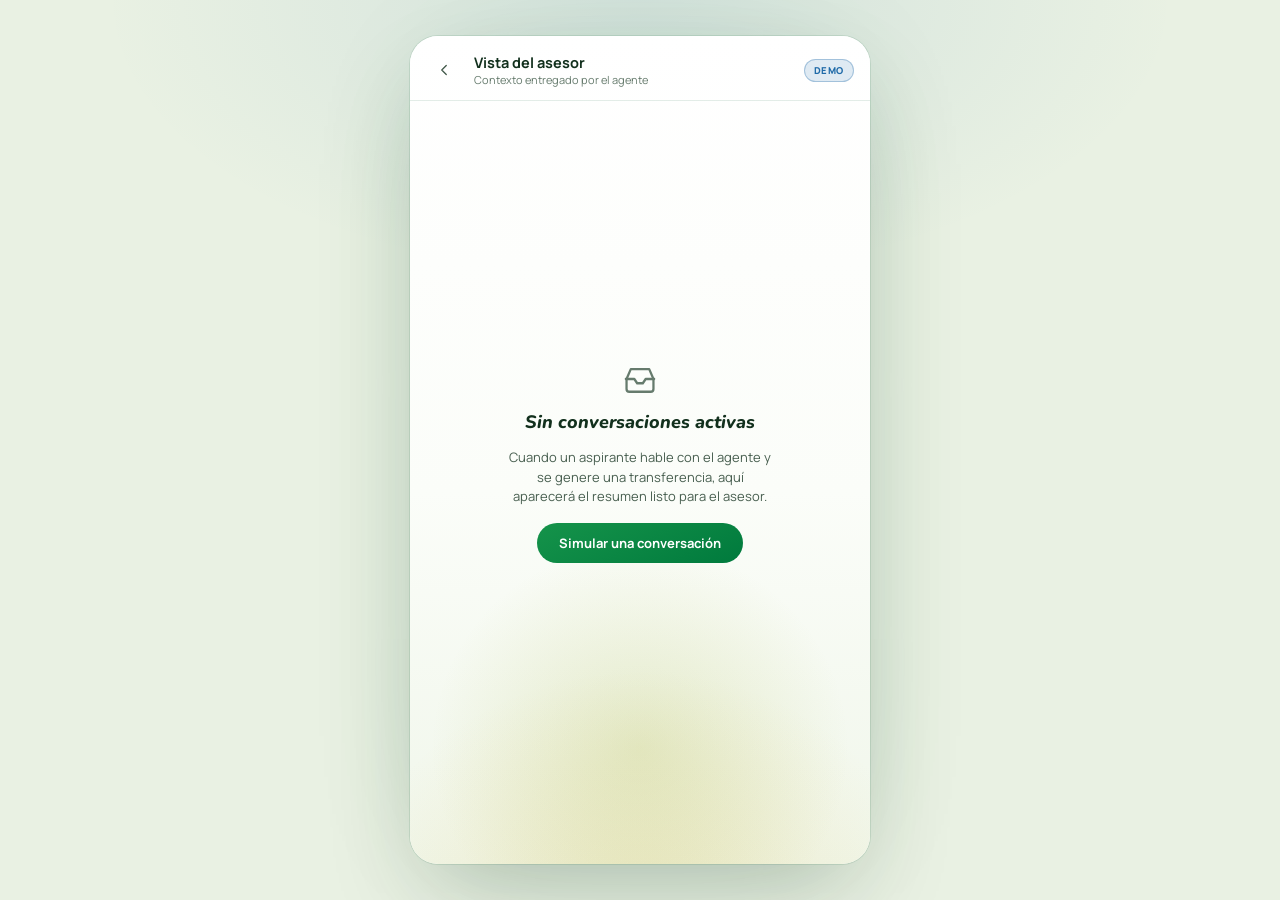
==== screens/asesor/index.html @ a1e9dd99 "Asistente Combarranquilla: chat con RAG sobre la guía, agendamiento y correo de confirmación" ====
<!doctype html>
<html lang="es">
<head>
<meta charset="UTF-8" />
<title>Vista del asesor · Asistente Combarranquilla</title>
<meta name="viewport" content="width=device-width, initial-scale=1, viewport-fit=cover" />
<meta name="theme-color" content="#ffffff" />
<meta name="color-scheme" content="light" />
<link rel="manifest" href="/manifest.json" />
<link rel="icon" href="/icons/icon-32.png" sizes="32x32" type="image/png" />
<link rel="apple-touch-icon" href="/icons/apple-touch-icon.png" />
<meta name="apple-mobile-web-app-capable" content="yes" />
<meta name="mobile-web-app-capable" content="yes" />
<meta name="apple-mobile-web-app-status-bar-style" content="default" />
<meta name="apple-mobile-web-app-title" content="Asistente Combarranquilla" />
<link rel="preconnect" href="https://fonts.googleapis.com">
<link rel="preconnect" href="https://fonts.gstatic.com" crossorigin>
<link href="https://fonts.googleapis.com/css2?family=Nunito:ital,wght@0,400..900;1,400..900&family=Manrope:wght@400;500;600;700;800&family=JetBrains+Mono:wght@400;500&display=swap" rel="stylesheet">
<style>
  :root{
    --bg:#ffffff; --bg-well:#e9f1e3; --surface:#f3f8ef; --surface-2:#e8f1e1;
    --stroke:rgba(0,90,45,.11); --stroke-strong:rgba(0,90,45,.22);
    --text-primary:#12301d; --text-secondary:#475e4f; --text-tertiary:#667b6d;
    --accent:#007a3d; --accent-bright:#15934a; --info:#1f6aa8;
    --shadow-ambient:rgba(0,122,61,.22);
    --sun: #e0ab0e;
    --leaf: #a0ac28;
    --font-display:'Nunito','Manrope',-apple-system,'Segoe UI',sans-serif;
    --font-sans:'Manrope',-apple-system,'Segoe UI',sans-serif;
    --font-mono:'JetBrains Mono','SFMono-Regular',Menlo,monospace;
  }
  *{ box-sizing:border-box; margin:0; padding:0; }
  html,body{ height:100%; overflow:hidden; overscroll-behavior:none; }
  body{ background:var(--bg-well); color:var(--text-primary); font-family:var(--font-sans);
    -webkit-font-smoothing:antialiased; }
  button{ font-family:inherit; }
  a{ color:inherit; text-decoration:none; }

  .stage{ position:fixed; inset:0; display:flex; align-items:center; justify-content:center;
    background:radial-gradient(60% 45% at 50% 0%, rgba(31,106,168,.10), transparent 70%), var(--bg-well); }
  .app{ position:relative; width:100%; max-width:460px; height:100%; max-height:960px;
    display:flex; flex-direction:column; overflow:hidden; background:var(--bg); isolation:isolate; }
  @media (min-width:680px){
    .app{ height:min(92dvh, 960px); border-radius:28px;
      box-shadow:0 0 0 1px var(--stroke), 0 40px 100px -20px rgba(18,48,29,.24), 0 0 140px -50px var(--shadow-ambient); }
  }
  .ambient{ position:absolute; inset:0; z-index:0; pointer-events:none;
    background:
      radial-gradient(70% 38% at 50% 86%, rgba(160,172,40,.20), transparent 65%),
      radial-gradient(90% 42% at 50% 106%, rgba(224,171,14,.16), transparent 70%),
      linear-gradient(180deg, #ffffff 0%, #fbfdf9 55%, #f0f6ea 100%); }

  .topbar{ position:relative; z-index:3; display:flex; align-items:center; gap:12px;
    padding:max(16px, env(safe-area-inset-top)) 16px 12px; flex-shrink:0; border-bottom:1px solid var(--stroke); }
  .iconbtn{ width:36px; height:36px; border-radius:11px; flex-shrink:0;
    display:flex; align-items:center; justify-content:center;
    background:transparent; border:1px solid transparent; color:var(--text-secondary);
    cursor:pointer; transition:background .18s ease, border-color .18s ease, color .18s ease; }
  .iconbtn:hover{ background:var(--surface); border-color:var(--stroke); color:var(--text-primary); }
  .iconbtn svg{ width:18px; height:18px; }
  .topbar-title{ flex:1; display:flex; flex-direction:column; }
  .topbar-title strong{ font-size:14.5px; font-weight:700; }
  .topbar-title span{ font-size:11px; color:var(--text-tertiary); }
  .panel-badge{ font-size:9.5px; font-weight:800; letter-spacing:.06em; text-transform:uppercase;
    color:var(--info); background:rgba(31,106,168,.14); border:1px solid rgba(31,106,168,.32);
    padding:4px 9px; border-radius:100px; flex-shrink:0; }

  .content{ position:relative; z-index:2; flex:1; min-height:0; overflow-y:auto;
    -webkit-overflow-scrolling:touch; overscroll-behavior:contain; padding:18px 18px 26px;
    display:flex; flex-direction:column; gap:16px; scrollbar-width:thin; scrollbar-color:rgba(31,106,168,.4) transparent; }
  .content::-webkit-scrollbar{ width:5px; }
  .content::-webkit-scrollbar-track{ background:transparent; }
  .content::-webkit-scrollbar-thumb{ background:rgba(31,106,168,.4); border-radius:100px; }
  .content::-webkit-scrollbar-thumb:hover{ background:rgba(31,106,168,.6); }

  .lead{ display:flex; align-items:center; gap:14px; }
  .avatar{ width:48px; height:48px; border-radius:50%; flex-shrink:0;
    background:radial-gradient(circle at 35% 30%, #b9d65a, var(--accent) 45%, #005a2c 100%);
    display:flex; align-items:center; justify-content:center; font-weight:800; font-size:16px; color:#fff; }
  .lead h1{ font-family:var(--font-display); font-style:italic; font-weight:800; font-size:19px; }
  .lead p{ font-size:12px; color:var(--text-tertiary); margin-top:2px; }

  .grid{ display:grid; grid-template-columns:1fr 1fr; gap:10px; }
  .stat{ background:var(--surface); border:1px solid var(--stroke); border-radius:16px; padding:13px 14px; }
  .stat dt{ font-size:10px; font-weight:700; letter-spacing:.05em; text-transform:uppercase; color:var(--text-tertiary); margin-bottom:6px; }
  .stat dd{ font-size:14px; font-weight:700; }
  .stat.span2{ grid-column:1 / -1; }
  .pill{ display:inline-block; font-size:10.5px; font-weight:800; padding:3px 10px; border-radius:100px; }
  .pill.alto{ color:#006633; background:rgba(0,122,61,.16); border:1px solid rgba(21,147,74,.35); }
  .pill.medio{ color:#7a5600; background:rgba(224,171,14,.14); border:1px solid rgba(224,171,14,.32); }
  .pill.bajo{ color:var(--text-secondary); background:rgba(0,90,45,.04); border:1px solid var(--stroke-strong); }

  .section-title{ font-size:11px; font-weight:800; letter-spacing:.06em; text-transform:uppercase; color:var(--text-tertiary); margin:4px 0 -4px; }

  .appt-card{ background:linear-gradient(155deg, rgba(31,106,168,.12), rgba(31,106,168,.02));
    border:1px solid rgba(31,106,168,.28); border-radius:16px; padding:15px; display:flex; gap:12px; align-items:flex-start; }
  .appt-card svg{ width:18px; height:18px; color:var(--info); flex-shrink:0; margin-top:2px; }
  .appt-card strong{ display:block; font-size:13.5px; }
  .appt-card span{ font-size:12px; color:var(--text-secondary); display:block; margin-top:2px; }

  .transcript{ background:var(--surface); border:1px solid var(--stroke); border-radius:16px; padding:14px; }
  .t-row{ display:flex; gap:10px; padding:7px 0; font-size:12.5px; line-height:1.5; border-bottom:1px solid var(--stroke); }
  .t-row:last-child{ border-bottom:none; }
  .t-role{ flex-shrink:0; width:56px; font-family:var(--font-mono); font-size:10px; font-weight:600;
    text-transform:uppercase; letter-spacing:.04em; padding-top:1px; }
  .t-row.user .t-role{ color:var(--accent-bright); }
  .t-row.bot .t-role{ color:var(--info); }
  .t-text{ color:var(--text-secondary); }

  .empty{ flex:1; display:flex; flex-direction:column; align-items:center; justify-content:center; gap:14px; text-align:center; padding:20px; }
  .empty svg{ width:34px; height:34px; color:var(--text-tertiary); }
  .empty h2{ font-family:var(--font-display); font-style:italic; font-weight:800; font-size:18px; }
  .empty p{ font-size:13px; color:var(--text-secondary); max-width:270px; line-height:1.5; }
  .empty a{ margin-top:2px; padding:11px 22px; border-radius:100px; font-size:13px; font-weight:700;
    color:#fff; background:linear-gradient(155deg, var(--accent-bright), var(--accent)); }

  .foot-note{ text-align:center; font-size:10.5px; color:var(--text-tertiary); padding:0 20px 4px; }
</style>
</head>
<body>
<div class="stage">
  <div class="app" id="app">
    <div class="ambient"></div>
    <header class="topbar">
      <a class="iconbtn" href="../../index.html" aria-label="Volver al chat">
        <svg viewBox="0 0 24 24" fill="none" stroke="currentColor" stroke-width="1.8" stroke-linecap="round" stroke-linejoin="round"><path d="M15 6l-6 6 6 6"/></svg>
      </a>
      <div class="topbar-title">
        <strong>Vista del asesor</strong>
        <span>Contexto entregado por el agente</span>
      </div>
      <span class="panel-badge">Demo</span>
    </header>

    <div class="content" id="content"></div>
    <p class="foot-note">Panel interno de demostración — así es como un asesor humano recibe el contexto de la conversación, sin partir de cero.</p>
  </div>
</div>

<script>
(function(){
  "use strict";
  var CF_KEY = 'cfAdmisionesState';
  function loadState(){
    try{
      var raw = localStorage.getItem(CF_KEY);
      if(raw) return JSON.parse(raw);
    }catch(e){}
    return { profile:{}, appointments:[], lastMessages:[] };
  }

  var content = document.getElementById('content');

  function iconInfo(){ return '<svg viewBox="0 0 24 24" fill="none" stroke="currentColor" stroke-width="2" stroke-linecap="round" stroke-linejoin="round"><circle cx="12" cy="12" r="10"/><path d="M12 16v-4M12 8h.01"/></svg>'; }
  function iconCal(){ return '<svg viewBox="0 0 24 24" fill="none" stroke="currentColor" stroke-width="2" stroke-linecap="round" stroke-linejoin="round"><rect x="3" y="4" width="18" height="16" rx="2"/><path d="M8 2v4M16 2v4M3 10h18"/></svg>'; }
  function iconInbox(){ return '<svg viewBox="0 0 24 24" fill="none" stroke="currentColor" stroke-width="1.6" stroke-linecap="round" stroke-linejoin="round"><path d="M22 12h-6l-2 3h-4l-2-3H2"/><path d="M5.5 5h13l3 7v7a2 2 0 0 1-2 2H4.5a2 2 0 0 1-2-2v-7l3-7Z"/></svg>'; }

  function render(){
    var state = loadState();
    var p = state.profile || {};
    var messages = state.lastMessages || [];

    if(!p.programa && !p.necesidad && !messages.length){
      content.innerHTML =
        '<div class="empty">'+iconInbox()+
          '<h2>Sin conversaciones activas</h2>'+
          '<p>Cuando un aspirante hable con el agente y se genere una transferencia, aquí aparecerá el resumen listo para el asesor.</p>'+
          '<a href="../../index.html">Simular una conversación</a>'+
        '</div>';
      return;
    }

    var interesClass = p.interes==='Alto' ? 'alto' : (p.interes==='Bajo' ? 'bajo' : 'medio');

    var html = '';
    html += '<div class="lead"><div class="avatar">A</div><div><h1>Aspirante</h1><p>Sesión web · sin identificar</p></div></div>';

    html += '<div class="grid">';
    html += stat('Programa de interés', p.programa || 'No definido');
    html += stat('Sede', p.sede || 'No definida');
    html += stat('Interés', '<span class="pill '+interesClass+'">'+(p.interes||'Medio')+'</span>', true);
    html += stat('Etapa', p.etapa || 'Exploración');
    html += stat('Necesidad principal', p.necesidad || 'Sin especificar', false, true);
    html += '</div>';

    if(p.cita){
      html += '<div class="section-title">Cita agendada</div>';
      html += '<div class="appt-card">'+iconCal()+
        '<div><strong>'+p.cita.tipo+' · '+p.cita.modalidad+'</strong><span>'+cap(p.cita.label)+' — asignada a '+p.cita.asesor+'</span></div></div>';
    }

    html += '<div class="section-title">Transcripción reciente</div>';
    if(messages.length){
      html += '<div class="transcript">';
      messages.slice(-10).forEach(function(m){
        html += '<div class="t-row '+m.role+'"><div class="t-role">'+(m.role==='user'?'Aspirante':'Agente')+'</div><div class="t-text">'+escapeHtml(m.text)+'</div></div>';
      });
      html += '</div>';
    }else{
      html += '<div class="transcript"><div class="t-row"><div class="t-text" style="color:var(--text-tertiary)">Sin mensajes registrados todavía.</div></div></div>';
    }

    content.innerHTML = html;
  }

  function stat(label, value, raw, span2){
    return '<dl class="stat'+(span2?' span2':'')+'"><dt>'+label+'</dt><dd>'+(raw?value:escapeHtml(value))+'</dd></dl>';
  }
  function escapeHtml(s){ var d=document.createElement('div'); d.textContent=s; return d.innerHTML; }
  function cap(s){ return s.charAt(0).toUpperCase()+s.slice(1); }

  render();
})();
</script>
<script>
  if ('serviceWorker' in navigator) {
    window.addEventListener('load', function(){ navigator.serviceWorker.register('/sw.js'); });
  }
</script>
</body>
</html>
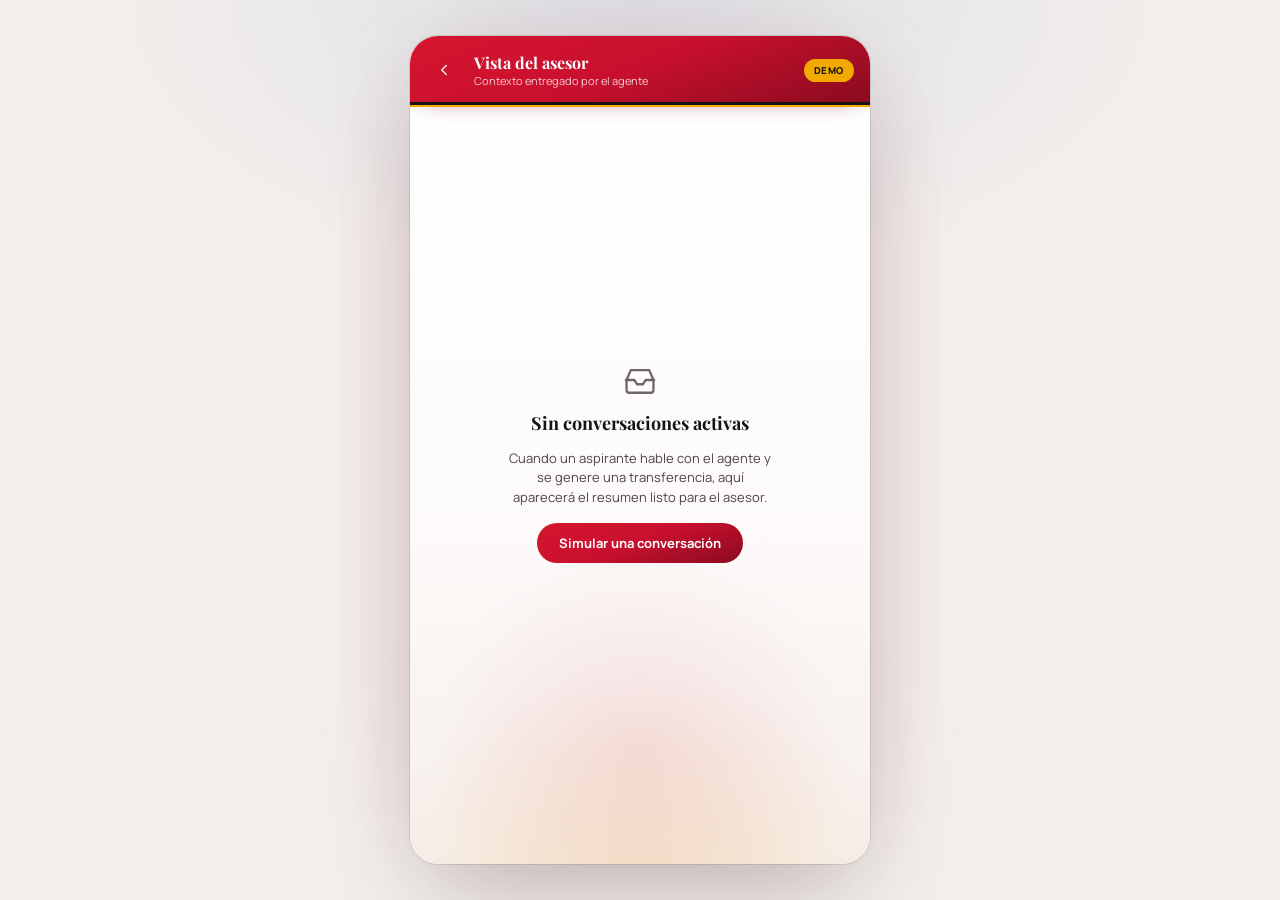
==== commit 24bc4579: "Identidad Universidad Libre: diseño, conocimiento, streaming y llamada de voz - Identidad visual de " ====
--- a/screens/asesor/index.html
+++ b/screens/asesor/index.html
@@ -2,9 +2,9 @@
 <html lang="es">
 <head>
 <meta charset="UTF-8" />
-<title>Vista del asesor · Asistente Combarranquilla</title>
+<title>Vista del asesor · Asistente Unilibre</title>
 <meta name="viewport" content="width=device-width, initial-scale=1, viewport-fit=cover" />
-<meta name="theme-color" content="#ffffff" />
+<meta name="theme-color" content="#c8102e" />
 <meta name="color-scheme" content="light" />
 <link rel="manifest" href="/manifest.json" />
 <link rel="icon" href="/icons/icon-32.png" sizes="32x32" type="image/png" />
@@ -12,20 +12,20 @@
 <meta name="apple-mobile-web-app-capable" content="yes" />
 <meta name="mobile-web-app-capable" content="yes" />
 <meta name="apple-mobile-web-app-status-bar-style" content="default" />
-<meta name="apple-mobile-web-app-title" content="Asistente Combarranquilla" />
+<meta name="apple-mobile-web-app-title" content="Asistente Unilibre" />
 <link rel="preconnect" href="https://fonts.googleapis.com">
 <link rel="preconnect" href="https://fonts.gstatic.com" crossorigin>
-<link href="https://fonts.googleapis.com/css2?family=Nunito:ital,wght@0,400..900;1,400..900&family=Manrope:wght@400;500;600;700;800&family=JetBrains+Mono:wght@400;500&display=swap" rel="stylesheet">
+<link href="https://fonts.googleapis.com/css2?family=Playfair+Display:ital,wght@0,400..900;1,400..900&family=Manrope:wght@400;500;600;700;800&family=JetBrains+Mono:wght@400;500&display=swap" rel="stylesheet">
 <style>
   :root{
-    --bg:#ffffff; --bg-well:#e9f1e3; --surface:#f3f8ef; --surface-2:#e8f1e1;
-    --stroke:rgba(0,90,45,.11); --stroke-strong:rgba(0,90,45,.22);
-    --text-primary:#12301d; --text-secondary:#475e4f; --text-tertiary:#667b6d;
-    --accent:#007a3d; --accent-bright:#15934a; --info:#1f6aa8;
-    --shadow-ambient:rgba(0,122,61,.22);
-    --sun: #e0ab0e;
-    --leaf: #a0ac28;
-    --font-display:'Nunito','Manrope',-apple-system,'Segoe UI',sans-serif;
+    --bg:#ffffff; --bg-well:#f3eeec; --surface:#faf7f6; --surface-2:#f2ebe9;
+    --stroke:rgba(26,20,21,.11); --stroke-strong:rgba(26,20,21,.22);
+    --text-primary:#1a1415; --text-secondary:#4d4344; --text-tertiary:#6f6466;
+    --accent:#c8102e; --accent-bright:#e1251b; --info:#1f6aa8;
+    --shadow-ambient:rgba(200,16,46,.22);
+    --sun: #f2a900;
+    --leaf: #e1251b;
+    --font-display:'Playfair Display', Georgia, 'Times New Roman', serif;
     --font-sans:'Manrope',-apple-system,'Segoe UI',sans-serif;
     --font-mono:'JetBrains Mono','SFMono-Regular',Menlo,monospace;
   }
@@ -42,13 +42,13 @@
     display:flex; flex-direction:column; overflow:hidden; background:var(--bg); isolation:isolate; }
   @media (min-width:680px){
     .app{ height:min(92dvh, 960px); border-radius:28px;
-      box-shadow:0 0 0 1px var(--stroke), 0 40px 100px -20px rgba(18,48,29,.24), 0 0 140px -50px var(--shadow-ambient); }
+      box-shadow:0 0 0 1px var(--stroke), 0 40px 100px -20px rgba(26,20,21,.24), 0 0 140px -50px var(--shadow-ambient); }
   }
   .ambient{ position:absolute; inset:0; z-index:0; pointer-events:none;
     background:
-      radial-gradient(70% 38% at 50% 86%, rgba(160,172,40,.20), transparent 65%),
-      radial-gradient(90% 42% at 50% 106%, rgba(224,171,14,.16), transparent 70%),
-      linear-gradient(180deg, #ffffff 0%, #fbfdf9 55%, #f0f6ea 100%); }
+      radial-gradient(70% 38% at 50% 86%, rgba(200,16,46,.09), transparent 65%),
+      radial-gradient(90% 42% at 50% 106%, rgba(242,169,0,.16), transparent 70%),
+      linear-gradient(180deg, #ffffff 0%, #fdfbfa 55%, #f6efed 100%); }
 
   .topbar{ position:relative; z-index:3; display:flex; align-items:center; gap:12px;
     padding:max(16px, env(safe-area-inset-top)) 16px 12px; flex-shrink:0; border-bottom:1px solid var(--stroke); }
@@ -75,7 +75,7 @@
 
   .lead{ display:flex; align-items:center; gap:14px; }
   .avatar{ width:48px; height:48px; border-radius:50%; flex-shrink:0;
-    background:radial-gradient(circle at 35% 30%, #b9d65a, var(--accent) 45%, #005a2c 100%);
+    background:radial-gradient(circle at 35% 30%, #f2a900, var(--accent) 45%, #8a0b1f 100%);
     display:flex; align-items:center; justify-content:center; font-weight:800; font-size:16px; color:#fff; }
   .lead h1{ font-family:var(--font-display); font-style:italic; font-weight:800; font-size:19px; }
   .lead p{ font-size:12px; color:var(--text-tertiary); margin-top:2px; }
@@ -86,9 +86,9 @@
   .stat dd{ font-size:14px; font-weight:700; }
   .stat.span2{ grid-column:1 / -1; }
   .pill{ display:inline-block; font-size:10.5px; font-weight:800; padding:3px 10px; border-radius:100px; }
-  .pill.alto{ color:#006633; background:rgba(0,122,61,.16); border:1px solid rgba(21,147,74,.35); }
-  .pill.medio{ color:#7a5600; background:rgba(224,171,14,.14); border:1px solid rgba(224,171,14,.32); }
-  .pill.bajo{ color:var(--text-secondary); background:rgba(0,90,45,.04); border:1px solid var(--stroke-strong); }
+  .pill.alto{ color:#8a0b1f; background:rgba(200,16,46,.16); border:1px solid rgba(225,37,27,.35); }
+  .pill.medio{ color:#7a5600; background:rgba(242,169,0,.14); border:1px solid rgba(242,169,0,.32); }
+  .pill.bajo{ color:var(--text-secondary); background:rgba(26,20,21,.04); border:1px solid var(--stroke-strong); }
 
   .section-title{ font-size:11px; font-weight:800; letter-spacing:.06em; text-transform:uppercase; color:var(--text-tertiary); margin:4px 0 -4px; }
 
@@ -116,6 +116,7 @@
 
   .foot-note{ text-align:center; font-size:10.5px; color:var(--text-tertiary); padding:0 20px 4px; }
 </style>
+<link rel="stylesheet" href="../../styles/unilibre.css" />
 </head>
 <body>
 <div class="stage">
--- a/styles/unilibre.css
+++ b/styles/unilibre.css
@@ -0,0 +1,140 @@
+/* =====================================================================
+   Identidad institucional — Universidad Libre de Colombia
+   Rojo (fortaleza, coraje), negro (formalidad, prestigio), amarillo
+   (inteligencia, honor) y blanco (perfección, pureza). El octágono de la
+   guía de colores se usa como forma de íconos y marcadores.
+   Se carga después del <style> de cada pantalla y lo sobrescribe.
+===================================================================== */
+:root{
+  --ul-red:        #c8102e;
+  --ul-red-bright: #e1251b;
+  --ul-red-deep:   #8a0b1f;
+  --ul-black:      #141414;
+  --ul-gold:       #f2a900;
+  --ul-white:      #ffffff;
+  --ul-octagon: polygon(29.3% 0, 70.7% 0, 100% 29.3%, 100% 70.7%, 70.7% 100%, 29.3% 100%, 0 70.7%, 0 29.3%);
+  --ul-band: linear-gradient(160deg, #d6152f 0%, var(--ul-red) 48%, var(--ul-red-deep) 100%);
+}
+
+/* ---------- Franja institucional (encabezado) ---------- */
+.topbar{
+  background: var(--ul-band);
+  color: var(--ul-white);
+  padding-bottom: 14px !important;
+  border-bottom: 0 !important;
+  box-shadow: 0 10px 24px -16px rgba(138,11,31,.9);
+}
+/* filete negro + dorado bajo la franja */
+.topbar::after{
+  content:""; position:absolute; left:0; right:0; bottom:-5px; height:5px;
+  background: linear-gradient(180deg, var(--ul-black) 0 3px, var(--ul-gold) 3px 5px);
+  pointer-events:none;
+}
+.topbar.is-joined{ box-shadow:none; }
+.topbar.is-joined::after{ display:none; }
+
+.topbar .iconbtn{ color: rgba(255,255,255,.92); }
+.topbar .iconbtn:hover{ background: rgba(255,255,255,.14); border-color: rgba(255,255,255,.22); color:#fff; }
+
+.topbar h1{
+  display:flex; align-items:center; justify-content:center; gap:10px;
+  color:#fff; font-style:normal !important; font-weight:700 !important; letter-spacing:.005em;
+}
+.topbar h1::before{
+  content:""; width:28px; height:28px; flex-shrink:0; border-radius:50%;
+  background: url('../icons/unilibre-escudo.png') center/cover no-repeat;
+  box-shadow: 0 0 0 2px rgba(255,255,255,.85);
+}
+.topbar-title strong{ color:#fff; font-family: var(--font-display); font-size:16px !important; }
+.topbar-title span{ color: rgba(255,255,255,.78) !important; }
+.panel-badge{ color: var(--ul-black) !important; background: var(--ul-gold) !important; border-color: transparent !important; }
+
+/* Encabezado del chat: escudo + nombre en blanco */
+.brand img{ box-shadow: 0 0 0 2px rgba(255,255,255,.9), 0 6px 16px -6px rgba(0,0,0,.5) !important; }
+.brand-name b{ color:#fff !important; }
+.brand-name small{ color: var(--ul-gold) !important; }
+
+/* ---------- Menú lateral ---------- */
+.drawer{ padding-top:0 !important; background: var(--ul-white) !important; }
+.drawer h2{
+  flex-wrap:wrap;
+  margin: 0 -16px 10px;
+  padding: max(22px, env(safe-area-inset-top)) 20px 18px !important;
+  background: var(--ul-band);
+  color:#fff !important; font-style:normal !important; font-weight:700 !important; font-size:18px !important;
+  border-bottom: 4px solid var(--ul-gold);
+  box-shadow: inset 0 -7px 0 -4px var(--ul-black);
+}
+.drawer h2::after{
+  content:"Scientia Fons Libertatis";
+  flex-basis:100%; margin-top:10px;
+  font-family: var(--font-display); font-style:italic; font-weight:500; font-size:12.5px;
+  letter-spacing:.04em; color: var(--ul-gold);
+}
+.drawer-mark{ width:40px !important; height:40px !important; border-radius:50% !important; box-shadow:0 0 0 2px rgba(255,255,255,.9); }
+.drawer-item.is-active{ color: var(--ul-red) !important; background: rgba(200,16,46,.07) !important; }
+.drawer-item.is-active::before{
+  content:""; position:absolute; left:0; top:9px; bottom:9px; width:3px; border-radius:3px; background: var(--ul-red);
+}
+.drawer-foot{
+  border-top: 2px solid var(--ul-gold); margin: auto -16px -16px; padding: 14px 20px max(16px, env(safe-area-inset-bottom)) !important;
+  background: var(--ul-black); color: rgba(255,255,255,.75) !important; letter-spacing:.02em;
+}
+
+/* ---------- Octágonos ---------- */
+.pcard-icon,
+.empty .eicon{
+  clip-path: var(--ul-octagon);
+  border-radius:0 !important; border:0 !important;
+  background: var(--ul-band) !important;
+  color:#fff !important;
+}
+
+/* ---------- Títulos de sección: negro + marcador dorado ---------- */
+.fgroup-label strong,
+.section-title{
+  display:inline-flex; align-items:center; gap:8px;
+  color: var(--ul-black) !important;
+}
+.fgroup-label strong::before,
+.section-title::before{
+  content:""; width:9px; height:9px; flex-shrink:0;
+  background: var(--ul-gold); clip-path: var(--ul-octagon);
+}
+
+/* ---------- Tarjetas ---------- */
+.fgroup-card,
+.card,
+.acard,
+.appt-card{
+  background: var(--ul-white) !important;
+  border-top: 3px solid var(--ul-red) !important;
+}
+.empty h2,
+.card h2,
+.lead h1{ font-style:normal !important; font-weight:700 !important; color: var(--ul-black); }
+
+/* ---------- Botones y chips ---------- */
+.filter-chip.is-active{ background: var(--ul-black) !important; color:#fff !important; box-shadow: inset 0 -2px 0 var(--ul-gold); }
+.pbtn.primary, .cta, .empty a{ background: var(--ul-band) !important; color:#fff !important; }
+.pbtn.ghost{ background: transparent !important; border-color: var(--ul-black) !important; color: var(--ul-black) !important; }
+
+/* ---------- Lema institucional al pie ---------- */
+.ul-motto{
+  display:flex; align-items:center; justify-content:center; gap:10px;
+  font-family: var(--font-display); font-style:italic; font-size:12px; letter-spacing:.06em;
+  color: var(--ul-red-deep);
+}
+.ul-motto::before, .ul-motto::after{
+  content:""; width:26px; height:1px; background: var(--ul-gold);
+}
+
+/* ---------- Chat ---------- */
+.greet .hi{ color: var(--ul-red-deep) !important; display:inline-flex; align-items:center; justify-content:center; gap:8px; }
+.greet .hi::before, .greet .hi::after{ content:""; width:7px; height:7px; background: var(--ul-gold); clip-path: var(--ul-octagon); }
+.bot-avatar{
+  background: url('../icons/unilibre-escudo.png') center/cover no-repeat !important;
+  box-shadow: 0 0 0 1.5px var(--ul-gold), 0 4px 10px -4px rgba(0,0,0,.45) !important;
+}
+.msg.bot .bubble{ background: var(--ul-white) !important; border-left: 3px solid var(--ul-red) !important; }
+.chip:hover, .card-chip:hover:not(:disabled){ border-color: var(--ul-red) !important; }
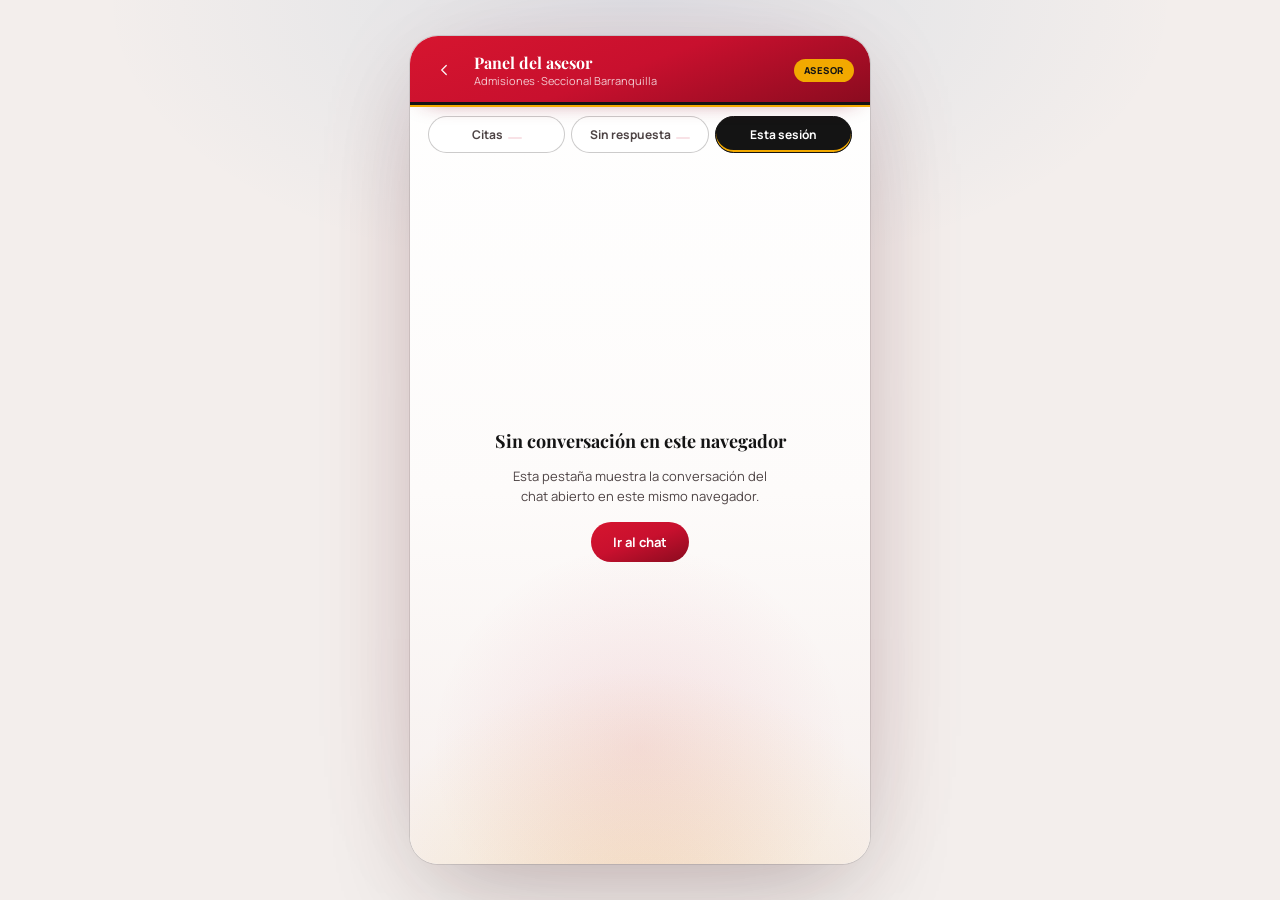
==== commit d77db212: "Frontend conectado a la agenda real, panel del asesor y ajustes de calidad - Chat: franjas reales de" ====
--- a/screens/asesor/index.html
+++ b/screens/asesor/index.html
@@ -2,7 +2,7 @@
 <html lang="es">
 <head>
 <meta charset="UTF-8" />
-<title>Vista del asesor · Asistente Unilibre</title>
+<title>Panel del asesor · Asistente Unilibre</title>
 <meta name="viewport" content="width=device-width, initial-scale=1, viewport-fit=cover" />
 <meta name="theme-color" content="#c8102e" />
 <meta name="color-scheme" content="light" />
@@ -115,8 +115,52 @@
     color:#fff; background:linear-gradient(155deg, var(--accent-bright), var(--accent)); }
 
   .foot-note{ text-align:center; font-size:10.5px; color:var(--text-tertiary); padding:0 20px 4px; }
+  /* ============ Panel del asesor (conectado al backend) ============ */
+  .tabs{ position:relative; z-index:2; display:flex; gap:6px; padding:14px 18px 0; flex-shrink:0; }
+  .tab{ flex:1; padding:9px 6px; border-radius:100px; border:1px solid var(--stroke-strong); background:#fff;
+    font-size:12px; font-weight:700; color:var(--text-secondary); cursor:pointer; }
+  .tab.is-active{ background:#141414; color:#fff; border-color:#141414; box-shadow:inset 0 -2px 0 #f2a900; }
+  .tab .count{ display:inline-block; margin-left:5px; font-size:10px; padding:1px 7px; border-radius:100px; background:rgba(200,16,46,.12); color:#8a0b1f; }
+  .tab.is-active .count{ background:#f2a900; color:#141414; }
+
+  .login{ margin:auto; width:100%; max-width:320px; display:flex; flex-direction:column; gap:12px; text-align:center; }
+  .login h2{ font-family:var(--font-display); font-weight:700; font-size:20px; }
+  .login p{ font-size:13px; color:var(--text-secondary); line-height:1.5; }
+  .login input{ padding:12px 16px; border-radius:100px; border:1px solid var(--stroke-strong); font:inherit; font-size:14px; outline:none; }
+  .login input:focus{ border-color:var(--accent); }
+  .login button, .btn{ padding:12px 18px; border-radius:100px; border:0; cursor:pointer; font-weight:700; font-size:13px;
+    color:#fff; background:linear-gradient(160deg, #d6152f, #c8102e 48%, #8a0b1f); }
+  .login .err{ color:#b3261e; font-size:12.5px; min-height:16px; }
+  .link-btn{ background:none; border:0; color:var(--text-tertiary); font-size:11.5px; font-weight:700; cursor:pointer; text-decoration:underline; }
+
+  .filters{ display:flex; gap:6px; flex-wrap:wrap; }
+  .fchip{ padding:6px 12px; border-radius:100px; border:1px solid var(--stroke-strong); background:#fff; font-size:11.5px; font-weight:700; color:var(--text-secondary); cursor:pointer; }
+  .fchip.is-active{ border-color:var(--accent); color:var(--accent); background:rgba(200,16,46,.06); }
+
+  .acard{ background:#fff; border:1px solid var(--stroke); border-radius:16px; padding:14px 15px; display:flex; flex-direction:column; gap:8px;
+    box-shadow:0 14px 30px -26px rgba(26,20,21,.4); }
+  .acard-head{ display:flex; justify-content:space-between; gap:10px; align-items:flex-start; }
+  .acard-head strong{ font-size:14px; display:block; }
+  .acard-head small{ font-size:11.5px; color:var(--text-tertiary); display:block; margin-top:2px; word-break:break-all; }
+  .acard-when{ font-size:12.5px; font-weight:700; color:#8a0b1f; }
+  .acard-meta{ font-size:12px; color:var(--text-secondary); line-height:1.5; }
+  .acard select{ font:inherit; font-size:11.5px; font-weight:700; padding:6px 8px; border-radius:10px; border:1px solid var(--stroke-strong); background:#fff; }
+  .st{ display:inline-block; font-size:10px; font-weight:800; letter-spacing:.05em; text-transform:uppercase; padding:3px 9px; border-radius:100px; }
+  .st.confirmada, .st.reprogramada{ color:#13874b; background:rgba(19,135,75,.12); }
+  .st.admitido{ color:#141414; background:#f2a900; }
+  .st.asistio{ color:#1f6aa8; background:rgba(31,106,168,.12); }
+  .st.no_asistio, .st.cancelada{ color:var(--text-tertiary); background:rgba(26,20,21,.06); }
+  details.convo summary{ cursor:pointer; font-size:12px; font-weight:700; color:var(--accent); }
+  details.convo .transcript{ margin-top:8px; }
+
+  .uq{ background:#fff; border:1px solid var(--stroke); border-radius:14px; padding:12px 14px; display:flex; gap:12px; align-items:flex-start; }
+  .uq b{ flex-shrink:0; min-width:30px; text-align:center; font-size:12px; padding:3px 0; border-radius:100px; background:rgba(200,16,46,.1); color:#8a0b1f; }
+  .uq span{ font-size:13px; line-height:1.45; }
+  .uq small{ display:block; font-size:11px; color:var(--text-tertiary); margin-top:3px; }
+  .note{ font-size:12px; color:var(--text-secondary); line-height:1.5; background:rgba(242,169,0,.1); border-left:3px solid #f2a900; padding:10px 12px; border-radius:8px; }
 </style>
 <link rel="stylesheet" href="../../styles/unilibre.css" />
+<script src="../../js/config.js"></script>
 </head>
 <body>
 <div class="stage">
@@ -127,90 +171,218 @@
         <svg viewBox="0 0 24 24" fill="none" stroke="currentColor" stroke-width="1.8" stroke-linecap="round" stroke-linejoin="round"><path d="M15 6l-6 6 6 6"/></svg>
       </a>
       <div class="topbar-title">
-        <strong>Vista del asesor</strong>
-        <span>Contexto entregado por el agente</span>
+        <strong>Panel del asesor</strong>
+        <span>Admisiones · Seccional Barranquilla</span>
       </div>
-      <span class="panel-badge">Demo</span>
+      <span class="panel-badge" id="badge">Asesor</span>
     </header>
 
-    <div class="content" id="content"></div>
-    <p class="foot-note">Panel interno de demostración — así es como un asesor humano recibe el contexto de la conversación, sin partir de cero.</p>
+    <nav class="tabs" id="tabs" role="tablist" hidden>
+      <button class="tab is-active" data-tab="citas" role="tab">Citas<span class="count" id="countCitas"></span></button>
+      <button class="tab" data-tab="preguntas" role="tab">Sin respuesta<span class="count" id="countPreg"></span></button>
+      <button class="tab" data-tab="sesion" role="tab">Esta sesión</button>
+    </nav>
+
+    <div class="content" id="content" aria-live="polite"></div>
+    <p class="foot-note">Panel interno de admisiones. Los datos de los aspirantes son confidenciales.</p>
   </div>
 </div>
 
 <script>
 (function(){
   "use strict";
+  var API = (window.UL_CONFIG && window.UL_CONFIG.backendUrl) || '';
+  var KEY_STORE = 'ulAdminKey';
   var CF_KEY = 'cfAdmisionesState';
-  function loadState(){
-    try{
-      var raw = localStorage.getItem(CF_KEY);
-      if(raw) return JSON.parse(raw);
-    }catch(e){}
-    return { profile:{}, appointments:[], lastMessages:[] };
-  }
-
   var content = document.getElementById('content');
-
-  function iconInfo(){ return '<svg viewBox="0 0 24 24" fill="none" stroke="currentColor" stroke-width="2" stroke-linecap="round" stroke-linejoin="round"><circle cx="12" cy="12" r="10"/><path d="M12 16v-4M12 8h.01"/></svg>'; }
-  function iconCal(){ return '<svg viewBox="0 0 24 24" fill="none" stroke="currentColor" stroke-width="2" stroke-linecap="round" stroke-linejoin="round"><rect x="3" y="4" width="18" height="16" rx="2"/><path d="M8 2v4M16 2v4M3 10h18"/></svg>'; }
-  function iconInbox(){ return '<svg viewBox="0 0 24 24" fill="none" stroke="currentColor" stroke-width="1.6" stroke-linecap="round" stroke-linejoin="round"><path d="M22 12h-6l-2 3h-4l-2-3H2"/><path d="M5.5 5h13l3 7v7a2 2 0 0 1-2 2H4.5a2 2 0 0 1-2-2v-7l3-7Z"/></svg>'; }
-
-  function render(){
-    var state = loadState();
+  var tabsEl = document.getElementById('tabs');
+  var activeTab = 'citas';
+  var statusFilter = 'activas';
+  var appointments = [], unanswered = [];
+
+  var STATUS_LABEL = { confirmada:'Confirmada', reprogramada:'Reprogramada', asistio:'Asistió', no_asistio:'No asistió', admitido:'Admitido', cancelada:'Cancelada' };
+  var FILTERS = { activas:['confirmada','reprogramada'], todas:null, admitido:['admitido'], cerradas:['asistio','no_asistio','cancelada'] };
+
+  function esc(s){ var d=document.createElement('div'); d.textContent = s==null ? '' : String(s); return d.innerHTML; }
+  function cap(s){ s = s || ''; return s.charAt(0).toUpperCase()+s.slice(1); }
+  function getKey(){ try{ return sessionStorage.getItem(KEY_STORE) || ''; }catch(e){ return ''; } }
+  function setKey(k){ try{ if(k) sessionStorage.setItem(KEY_STORE, k); else sessionStorage.removeItem(KEY_STORE); }catch(e){} }
+
+  function api(path, opts){
+    opts = opts || {};
+    return fetch(API + path, {
+      method: opts.method || 'GET',
+      headers: { 'Content-Type':'application/json', 'X-Admin-Key': getKey() },
+      body: opts.body ? JSON.stringify(opts.body) : undefined
+    }).then(function(res){
+      return res.json().catch(function(){ return {}; }).then(function(data){
+        if(!res.ok){ var err = new Error(data.detail || ('Error '+res.status)); err.status = res.status; throw err; }
+        return data;
+      });
+    });
+  }
+
+  /* ---------- Acceso ---------- */
+  function renderLogin(message){
+    tabsEl.hidden = true;
+    content.innerHTML =
+      '<form class="login" id="loginForm">'+
+        '<h2>Acceso de asesores</h2>'+
+        '<p>Ingresa la clave del panel (ADMIN_API_KEY en el archivo .env del backend).</p>'+
+        '<input type="password" id="keyInput" placeholder="Clave del panel" autocomplete="current-password" required />'+
+        '<button type="submit">Entrar</button>'+
+        '<div class="err" id="loginErr">'+esc(message||'')+'</div>'+
+        '<button type="button" class="link-btn" id="demoBtn">Ver solo la sesión de este navegador (demo)</button>'+
+      '</form>';
+    document.getElementById('loginForm').addEventListener('submit', function(e){
+      e.preventDefault();
+      setKey(document.getElementById('keyInput').value.trim());
+      load();
+    });
+    document.getElementById('demoBtn').addEventListener('click', function(){
+      tabsEl.hidden = false; selectTab('sesion');
+    });
+    document.getElementById('keyInput').focus();
+  }
+
+  function load(){
+    if(!API){ tabsEl.hidden = false; selectTab('sesion'); return; }
+    if(!getKey()){ renderLogin(); return; }
+    content.innerHTML = '<p class="foot-note">Cargando…</p>';
+    Promise.all([api('/admin/appointments'), api('/admin/unanswered')]).then(function(r){
+      appointments = r[0].appointments || [];
+      unanswered = r[1].questions || [];
+      tabsEl.hidden = false;
+      updateCounts();
+      selectTab(activeTab);
+    }).catch(function(err){
+      if(err.status === 401){ setKey(''); renderLogin('Clave incorrecta.'); }
+      else if(err.status === 503){ setKey(''); renderLogin('El panel está deshabilitado: falta ADMIN_API_KEY en el .env del backend.'); }
+      else { renderLogin('No se pudo conectar con el backend. ¿Está encendido?'); }
+    });
+  }
+
+  function updateCounts(){
+    var active = appointments.filter(function(a){ return FILTERS.activas.indexOf(a.status) > -1; }).length;
+    document.getElementById('countCitas').textContent = active || '';
+    document.getElementById('countPreg').textContent = unanswered.length || '';
+  }
+
+  function selectTab(tab){
+    activeTab = tab;
+    Array.prototype.forEach.call(tabsEl.querySelectorAll('.tab'), function(b){
+      var on = b.getAttribute('data-tab') === tab;
+      b.classList.toggle('is-active', on);
+      b.setAttribute('aria-selected', String(on));
+    });
+    if(tab === 'citas') renderCitas();
+    else if(tab === 'preguntas') renderPreguntas();
+    else renderSesion();
+  }
+  tabsEl.addEventListener('click', function(e){
+    var b = e.target.closest('.tab');
+    if(b) selectTab(b.getAttribute('data-tab'));
+  });
+
+  /* ---------- Citas ---------- */
+  function transcriptHtml(list){
+    if(!list || !list.length) return '<div class="transcript"><div class="t-row"><div class="t-text">Sin conversación registrada.</div></div></div>';
+    return '<div class="transcript">'+list.map(function(m){
+      return '<div class="t-row '+(m.role==='user'?'user':'bot')+'"><div class="t-role">'+(m.role==='user'?'Aspirante':'Agente')+'</div><div class="t-text">'+esc(m.text)+'</div></div>';
+    }).join('')+'</div>';
+  }
+
+  function renderCitas(){
+    if(!getKey()){ renderLogin(); return; }
+    var allowed = FILTERS[statusFilter];
+    var list = appointments.filter(function(a){ return !allowed || allowed.indexOf(a.status) > -1; });
+    var html = '<div class="filters">'+
+      [['activas','Activas'],['todas','Todas'],['admitido','Admitidos'],['cerradas','Cerradas']].map(function(f){
+        return '<button class="fchip'+(statusFilter===f[0]?' is-active':'')+'" data-filter="'+f[0]+'">'+f[1]+'</button>';
+      }).join('')+'</div>';
+    if(!list.length){
+      html += '<div class="empty"><h2>No hay citas aquí</h2><p>Las citas que agenden los aspirantes en el chat aparecerán en esta lista.</p></div>';
+    }
+    list.forEach(function(a){
+      var options = Object.keys(STATUS_LABEL).map(function(s){
+        return '<option value="'+s+'"'+(a.status===s?' selected':'')+'>'+STATUS_LABEL[s]+'</option>';
+      }).join('');
+      html += '<article class="acard">'+
+        '<div class="acard-head"><div><strong>'+esc(a.nombre || a.email)+'</strong><small>'+esc(a.email)+(a.telefono?' · '+esc(a.telefono):'')+'</small></div>'+
+          '<span class="st '+esc(a.status)+'">'+esc(STATUS_LABEL[a.status] || a.status)+'</span></div>'+
+        '<div class="acard-when">'+esc(cap(a.slot_label))+'</div>'+
+        '<div class="acard-meta">'+esc(a.tipo)+' · '+esc(a.modalidad)+' · con '+esc(a.asesor)+
+          (a.programa ? '<br>Programa de interés: <b>'+esc(a.programa)+'</b>' : '')+
+          (a.necesidad ? '<br>Necesidad: '+esc(a.necesidad) : '')+
+          (a.call_summary ? '<br>Resumen de la llamada: '+esc(a.call_summary) : '')+'</div>'+
+        '<label class="acard-meta">Estado: <select data-id="'+a.id+'">'+options+'</select></label>'+
+        '<details class="convo"><summary>Ver conversación con el agente</summary>'+transcriptHtml(a.chat_transcript)+'</details>'+
+      '</article>';
+    });
+    content.innerHTML = html;
+  }
+  content.addEventListener('click', function(e){
+    var f = e.target.closest('[data-filter]');
+    if(f){ statusFilter = f.getAttribute('data-filter'); renderCitas(); }
+  });
+  content.addEventListener('change', function(e){
+    var sel = e.target.closest('select[data-id]');
+    if(!sel) return;
+    var id = Number(sel.getAttribute('data-id'));
+    sel.disabled = true;
+    api('/admin/appointments/'+id, { method:'PATCH', body:{ status: sel.value } }).then(function(row){
+      appointments = appointments.map(function(a){ return a.id === id ? row : a; });
+      updateCounts(); renderCitas();
+    }).catch(function(err){
+      sel.disabled = false;
+      alert('No se pudo actualizar la cita: '+err.message);
+    });
+  });
+
+  /* ---------- Preguntas sin respuesta ---------- */
+  function renderPreguntas(){
+    var html = '<p class="note">Preguntas que el agente no pudo responder con los documentos. Agrega esa información al PDF de la Universidad y vuelve a cargarlo (python ingest.py --reset).</p>';
+    if(!unanswered.length){
+      html += '<div class="empty"><h2>Todo respondido</h2><p>Aún no hay preguntas sin respuesta registradas.</p></div>';
+    }
+    unanswered.forEach(function(q){
+      var when = q.ultima ? new Date(q.ultima).toLocaleString('es-CO', { dateStyle:'medium', timeStyle:'short' }) : '';
+      html += '<div class="uq"><b>'+esc(q.veces)+'×</b><span>'+esc(q.question)+'<small>Última vez: '+esc(when)+'</small></span></div>';
+    });
+    if(getKey()) html += '<button class="link-btn" id="logoutBtn" style="align-self:center">Cerrar sesión del panel</button>';
+    content.innerHTML = html;
+    var lo = document.getElementById('logoutBtn');
+    if(lo) lo.addEventListener('click', function(){ setKey(''); renderLogin(); });
+  }
+
+  /* ---------- Sesión de este navegador (demo) ---------- */
+  function renderSesion(){
+    var state = { profile:{}, appointments:[], lastMessages:[] };
+    try{ var raw = localStorage.getItem(CF_KEY); if(raw) state = JSON.parse(raw); }catch(e){}
     var p = state.profile || {};
     var messages = state.lastMessages || [];
-
     if(!p.programa && !p.necesidad && !messages.length){
-      content.innerHTML =
-        '<div class="empty">'+iconInbox()+
-          '<h2>Sin conversaciones activas</h2>'+
-          '<p>Cuando un aspirante hable con el agente y se genere una transferencia, aquí aparecerá el resumen listo para el asesor.</p>'+
-          '<a href="../../index.html">Simular una conversación</a>'+
-        '</div>';
+      content.innerHTML = '<div class="empty"><h2>Sin conversación en este navegador</h2>'+
+        '<p>Esta pestaña muestra la conversación del chat abierto en este mismo navegador.</p><a href="../../index.html">Ir al chat</a></div>';
       return;
     }
-
     var interesClass = p.interes==='Alto' ? 'alto' : (p.interes==='Bajo' ? 'bajo' : 'medio');
-
-    var html = '';
-    html += '<div class="lead"><div class="avatar">A</div><div><h1>Aspirante</h1><p>Sesión web · sin identificar</p></div></div>';
-
-    html += '<div class="grid">';
-    html += stat('Programa de interés', p.programa || 'No definido');
-    html += stat('Sede', p.sede || 'No definida');
-    html += stat('Interés', '<span class="pill '+interesClass+'">'+(p.interes||'Medio')+'</span>', true);
-    html += stat('Etapa', p.etapa || 'Exploración');
-    html += stat('Necesidad principal', p.necesidad || 'Sin especificar', false, true);
-    html += '</div>';
-
-    if(p.cita){
-      html += '<div class="section-title">Cita agendada</div>';
-      html += '<div class="appt-card">'+iconCal()+
-        '<div><strong>'+p.cita.tipo+' · '+p.cita.modalidad+'</strong><span>'+cap(p.cita.label)+' — asignada a '+p.cita.asesor+'</span></div></div>';
-    }
-
-    html += '<div class="section-title">Transcripción reciente</div>';
-    if(messages.length){
-      html += '<div class="transcript">';
-      messages.slice(-10).forEach(function(m){
-        html += '<div class="t-row '+m.role+'"><div class="t-role">'+(m.role==='user'?'Aspirante':'Agente')+'</div><div class="t-text">'+escapeHtml(m.text)+'</div></div>';
-      });
-      html += '</div>';
-    }else{
-      html += '<div class="transcript"><div class="t-row"><div class="t-text" style="color:var(--text-tertiary)">Sin mensajes registrados todavía.</div></div></div>';
-    }
-
+    var html = '<div class="lead"><div class="avatar">A</div><div><h1>Aspirante</h1><p>Sesión web en este navegador</p></div></div>'+
+      '<div class="grid">'+
+        stat('Programa de interés', esc(p.programa || 'No definido'))+
+        stat('Sede', esc(p.sede || 'No definida'))+
+        stat('Interés', '<span class="pill '+interesClass+'">'+esc(p.interes||'Medio')+'</span>')+
+        stat('Etapa', esc(p.etapa || 'Exploración'))+
+        stat('Necesidad principal', esc(p.necesidad || 'Sin especificar'), true)+
+      '</div>'+
+      '<div class="section-title">Transcripción reciente</div>'+transcriptHtml(messages.slice(-10));
     content.innerHTML = html;
   }
-
-  function stat(label, value, raw, span2){
-    return '<dl class="stat'+(span2?' span2':'')+'"><dt>'+label+'</dt><dd>'+(raw?value:escapeHtml(value))+'</dd></dl>';
-  }
-  function escapeHtml(s){ var d=document.createElement('div'); d.textContent=s; return d.innerHTML; }
-  function cap(s){ return s.charAt(0).toUpperCase()+s.slice(1); }
-
-  render();
+  function stat(label, valueHtml, span2){
+    return '<dl class="stat'+(span2?' span2':'')+'"><dt>'+label+'</dt><dd>'+valueHtml+'</dd></dl>';
+  }
+
+  load();
 })();
 </script>
 <script>
